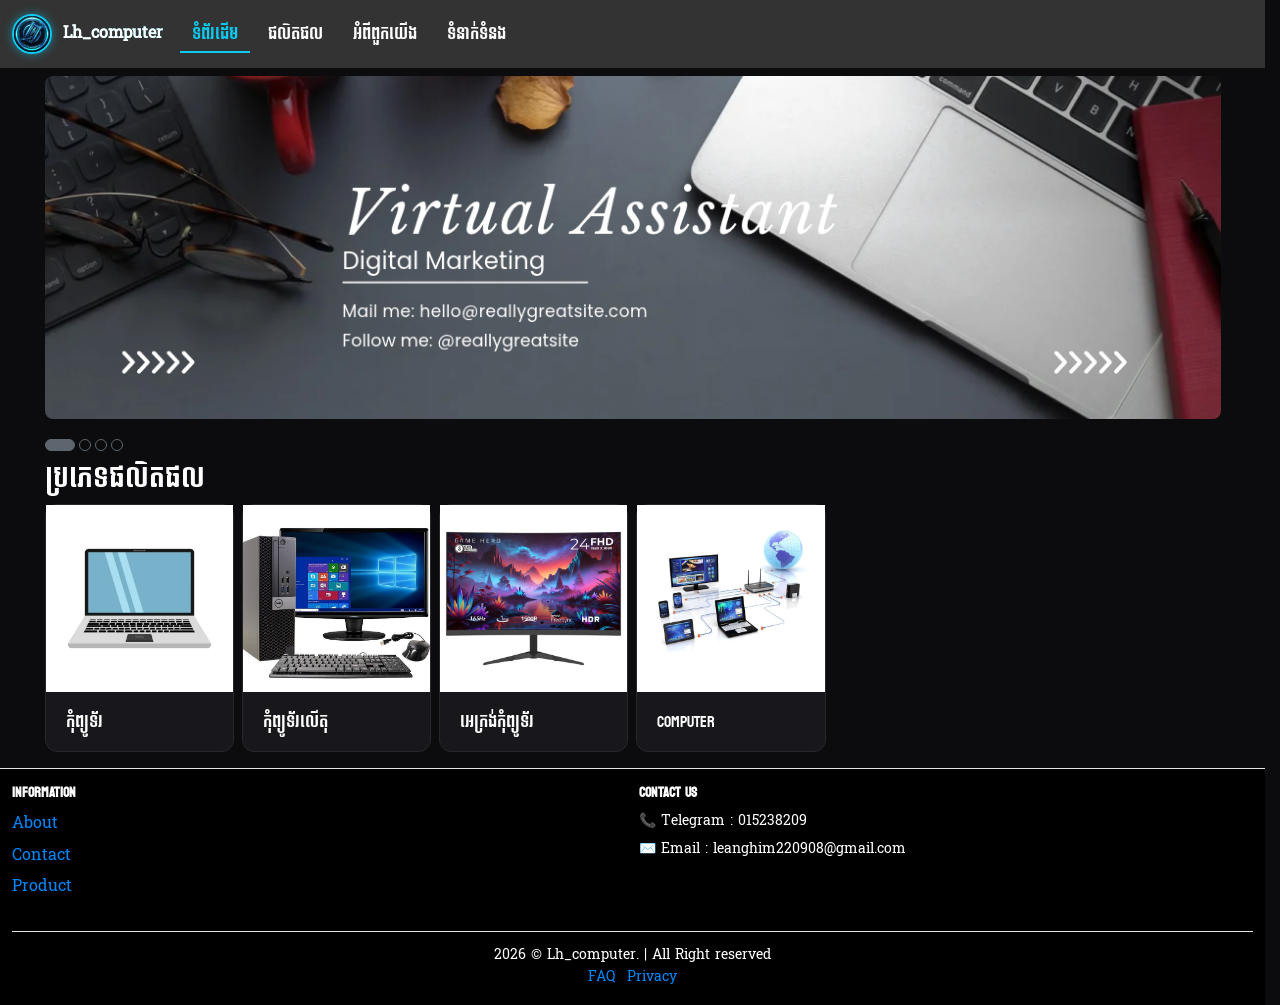
==== index.html @ cc83fb46 "Add files via upload" ====
<!DOCTYPE html>
<html lang="km">

<head>
  <meta charset="UTF-8">
  <meta name="viewport" content="width=device-width, initial-scale=1.0">
  <title>Lh_computer</title>
  <link rel="stylesheet" href="assets/css/bootstrap.css">
  <link rel="stylesheet" href="assets/css/bootstrap-grid.css">
  <link rel="stylesheet" href="assets/css/custom.css">
</head>

<body>
  <header>
    <nav class="navbar sm:navbar-expand" data-bs-theme="dark">
      <div class="container-fluid">
        <a class="navbar-brand d-flex align-items-center" href="index.html">
          <img src="assets/images/logos/Gemini_Generated_Image_u8m9ju8m9ju8m9ju.jpg" style="height: 40px; width: auto;"
            class="me-2">
          <span>Lh_computer</span>
        </a>
        <dialog class="drawer drawer-end" tabindex="-1" id="navbarNav" aria-labelledby="navbarNavLabel">
          <div class="drawer-header">
            <h5 class="drawer-title" id="navbarNavLabel">Menu</h5>
            <button type="button" class="btn-close" data-bs-dismiss="drawer" aria-label="Close"></button>
          </div>
          <div class="drawer-body">
            <ul class="navbar-nav">
              <li class="nav-item">
                <a class="nav-link active" aria-current="page" href="index.html">ទំព័រដើម</a>
              </li>
              <li class="nav-item">
                <a class="nav-link" href="product.html">ផលិតផល</a>
              </li>
              <li class="nav-item">
                <a class="nav-link" href="about.html">អំពីពួកយើង</a>
              </li>
              <li class="nav-item">
                <a class="nav-link" href="contact.html">ទំនាក់ទំនង</a>
              </li>
            </ul>
          </div>
        </dialog>
      </div>
    </nav>
  </header>

  <!-- Carousel Banner -->
  <div class="container my-3">
    <div id="carouselExampleInterval" class="carousel carousel-fade slide" data-bs-ride="carousel">
      <div class="carousel-inner rounded-5">
        <div class="carousel-item active" data-bs-interval="2000">
          <img src="assets/images/banners/b1.png" class="d-block w-100" alt="Banner 1">
        </div>
        <div class="carousel-item" data-bs-interval="4000">
          <img src="assets/images/banners/b2.png" class="d-block w-100" alt="Banner 2">
        </div>
        <div class="carousel-item" data-bs-interval="6000">
          <img src="assets/images/banners/b4.png" class="d-block w-100" alt="Banner 3">
        </div>
        <div class="carousel-item" data-bs-interval="8000">
          <img src="assets/images/banners/b3.png" class="d-block w-100" alt="Banner 4">
        </div>
      </div>
      <div class="d-flex justify-content-between align-items-center mt-3">
        <div class="carousel-indicators position-relative m-0">
          <button type="button" data-bs-target="#carouselExampleInterval" data-bs-slide-to="0" class="active"
            aria-current="true" aria-label="Slide 1"></button>
          <button type="button" data-bs-target="#carouselExampleInterval" data-bs-slide-to="1"
            aria-label="Slide 2"></button>
          <button type="button" data-bs-target="#carouselExampleInterval" data-bs-slide-to="2"
            aria-label="Slide 3"></button>
          <button type="button" data-bs-target="#carouselExampleInterval" data-bs-slide-to="3"
            aria-label="Slide 4"></button>
        </div>
      </div>
    </div>
  </div>

  <!-- Categories Section -->
  <div class="container my-4">
    <h3 class="mb-3">ប្រភេទផលិតផល</h3>
    <div class="row g-3">
      <div class="col-12 sm:col-6 md:col-4 lg:col-3 xl:col-2">
        <div class="card cate_img">
          <img src="assets/images/categories/b1.jpg" class="card-image-top w-100" alt="កុំព្យូទ័រ">
          <div class="card-body">
            <h5 class="card-title">កុំព្យូទ័រ</h5>
          </div>
        </div>
      </div>
      <div class="col-12 sm:col-6 md:col-4 lg:col-3 xl:col-2">
        <div class="card cate_img">
          <img src="assets/images/categories/b3.jpg" class="card-image-top w-100" alt="កុំព្យូទ័រលើតុ">
          <div class="card-body">
            <h5 class="card-title">កុំព្យូទ័រលើតុ</h5>
          </div>
        </div>
      </div>
      <!-- កែសម្រួលបន្ថែម class="card" នៅទីនេះរួចរាល់ -->
      <div class="col-12 sm:col-6 md:col-4 lg:col-3 xl:col-2">
        <div class="card cate_img">
          <img src="assets/images/categories/b4.jpg" class="card-image-top w-100" alt="អេក្រង់កុំព្យូទ័រ">
          <div class="card-body">
            <h5 class="card-title">អេក្រង់កុំព្យូទ័រ</h5>
          </div>
        </div>
      </div>
      <div class="col-12 sm:col-6 md:col-4 lg:col-3 xl:col-2">
        <div class="card cate_img">
          <img src="assets/images/categories/b5.jpg" class="card-image-top w-100" alt="Computer">
          <div class="card-body">
            <h5 class="card-title">Computer</h5>
          </div>
        </div>
      </div>
    </div>
  </div>

  <!-- Footer -->
  <footer class="custom-footer py-5 bg-black border-top border-secondary mt-5">
    <div class="container-fluid px-4 px-md-5">
      <div class="row g-4 pb-5 justify-content-between">
        <div class="col-6 col-md-3 col-lg-2">
          <h6 class="fw-bold mb-3 text-white">INFORMATION</h6>
          <ul class="information list-unstyled">
            <li class="mb-2"><a href="about.html" class="text-decoration-none text-muted">About</a></li>
            <li class="mb-2"><a href="contact.html" class="text-decoration-none text-muted">Contact</a></li>
            <li class="mb-2"><a href="product.html" class="text-decoration-none text-muted">Product</a></li>
          </ul>
        </div>
        <div class="col-6 col-md-4 col-lg-3">
          <h6 class="fw-bold mb-3 text-white">CONTACT US</h6>
          <ul class="list-unstyled small mb-3">
            <li class="mb-2 text-muted d-flex align-items-center gap-2">
              <span>📞 Telegram : 015238209</span>
            </li>
            <li class="mb-3 text-muted d-flex align-items-center gap-2">
              <span>✉️ Email : leanghim220908@gmail.com</span>
            </li>
          </ul>
        </div>
      </div>
      <div
        class="d-flex flex-column flex-md-row justify-content-between align-items-center pt-4 border-top border-secondary text-muted small">
        <p class="mb-0">2026 &copy; Lh_computer. | All Right reserved</p>
        <div class="d-flex gap-4">
          <a href="#" class="text-muted text-decoration-none">FAQ</a>
          <a href="#" class="text-muted text-decoration-none">Privacy</a>
        </div>
      </div>
    </div>
  </footer>

  <!-- Link ទៅកាន់ Bootstrap JS ក្នុង Folder ផ្ទាល់ខ្លួនរបស់អ្នក -->
  <script src="assets/js/bootstrap.bundle.min.js"></script>
  <script src="assets/js/main.js"></script>
</body>

</html>
---- assets/css/custom.css ----
@font-face {
  font-family: "Bayon";
  src: url(../fonts/Bayon/Bayon-Regular.ttf);
}

@font-face {
  font-family: "Battambang";
  src: url("../fonts/Battambang/Battambang-Regular.ttf");
}

@font-face {
  font-family: "RobotoRegular";
  src: url("../fonts/Roboto/static/Roboto-Regular.ttf");
}

@font-face {
  font-family: "RobotoBold";
  src: url("../fonts/Roboto/static/Roboto-Bold.ttf");
}

body {
  font-family: "Battambang", "RobotoRegular", sans-serif;
  color: #ffffff;
  background-color: #0c0c0e; /* Matches your updated dark background */
  line-height: 1.6;
}

/* ចលនា Fade In ពេលទំព័រ Load ចូលមក */
@keyframes fadeIn {
  from {
    opacity: 0;
    transform: translateY(15px);
  }
  to {
    opacity: 1;
    transform: translateY(0);
  }
}

/* ដាក់ចលនា Fade In ឱ្យគ្រប់ Main Content និង Card ទាំងអស់ */
main,
.card,
footer {
  animation: fadeIn 0.8s ease-out forwards;
}

h1,
h2,
h3,
h4,
h5,
h6,
.nav-link {
  font-family: "Bayon", "RobotoBold";
  color: #ffffff;
}

/* ពេលយក Mouse ដាក់លើ គឺប្តូរតែពណ៌ (គ្មានការរីករួម ឬ scale ទេ) */
h1:hover,
h2:hover,
h3:hover,
h4:hover,
h5:hover,
h6:hover,
.nav-link:hover {
  color: #0dcaf0;
  transition: 0.3s ease;
}

.navbar {
  background-color: #333333;
}

.navbar .navbar-brand {
  color: #ffffff !important;
}

.navbar .nav-link {
  color: #ffffff;
}

.navbar .nav-link:hover,
.navbar .nav-link.active {
  color: #0dcaf0;
}

/* រចនាប័ទ្ម Logo និងចលនាភ្លឺរលោង */
.navbar-brand {
  display: inline-block;
  position: relative;
  font-weight: bold;
  background: linear-gradient(90deg, #ffffff 0%, #0dcaf0 50%, #ffffff 100%);
  background-size: 200% auto;
  color: transparent;
  -webkit-background-clip: text;
  background-clip: text;
  animation:
    shineLogo 4s linear infinite,
    logoEntrance 1.2s cubic-bezier(0.16, 1, 0.3, 1) forwards;
  transition: all 0.4s ease;
}

@keyframes shineLogo {
  to {
    background-position: 200% center;
  }
}

@keyframes logoEntrance {
  0% {
    opacity: 0;
    transform: translateY(-20px) scale(0.9);
  }
  100% {
    opacity: 1;
    transform: translateY(0) scale(1);
  }
}

.navbar-brand:hover {
  text-shadow: 0 0 15px rgba(13, 202, 240, 0.8);
}

/* កំណត់រូបភាព Logo ឱ្យមូល និងមានទំហំសមរម្យ */
.navbar-brand img {
  height: 40px !important;
  width: 40px !important;
  object-fit: cover;
  border-radius: 50%;
  border: 2px solid #0dcaf0;
  box-shadow: 0 0 10px rgba(13, 202, 240, 0.5);
  transition:
    transform 0.4s ease,
    box-shadow 0.4s ease;
}

/* ចលនាពេលយក Mouse ដាក់លើ Logo Image */
.navbar-brand:hover img {
  transform: scale(1.08) rotate(5deg);
  box-shadow: 0 0 18px rgba(13, 202, 240, 0.8);
}

/* បន្ថែមចលនាស្អាតៗពេលເອົາ Mouse ដាក់លើ Card ផ្សេងៗ (មិនរីកធំខ្លាំងពេក) */
.card {
  transition:
    transform 0.3s ease,
    box-shadow 0.3s ease;
  background-color: #18181c;
  border: 1px solid #28282c;
  color: #ffffff;
}

.card:hover {
  transform: translateY(-5px);
  box-shadow: 0 8px 20px rgba(13, 202, 240, 0.15);
}

/* ==========================================
  ✨ ស្ទីលប៊ូតុង Back ឱ្យស្មើគែម និងស្អាតទន់ភ្លន់
   ========================================== */
.back-btn-modern {
  display: inline-flex;
  align-items: center;
  gap: 6px;
  padding: 6px 14px;
  font-size: 14px;
  font-family: "Battambang", sans-serif;
  color: #0dcaf0;
  background-color: rgba(13, 202, 240, 0.08);
  border: 1px solid rgba(13, 202, 240, 0.3);
  border-radius: 8px;
  text-decoration: none;
  transition: all 0.3s ease;
}

.back-btn-modern:hover {
  background-color: #0dcaf0;
  color: #18181c !important;
  transform: translateX(
    -3px
  ); /* ពេលយក mouse ដាក់លើ វាខិតទៅឆ្វេងបន្តិចយ៉ាងស្រស់ស្អាត */
  box-shadow: 0 4px 15px rgba(13, 202, 240, 0.4);
  border-color: #0dcaf0;
}

.cate_img img {
  animation: float 4s ease-in-out infinite;
}

/* ==========================================
   ✨ ២. ចលនាភ្លឺរលោងដកដង្ហើម (Pulse Glow Animation - សម្រាប់ប៊ូតុងទិញឱ្យមានភាពទាក់ទាញ)
   ========================================== */
@keyframes pulseGlow {
  0% {
    box-shadow: 0 0 0 0 rgba(13, 202, 240, 0.4);
  }
  70% {
    box-shadow: 0 0 0 10px rgba(13, 202, 240, 0);
  }
  100% {
    box-shadow: 0 0 0 0 rgba(13, 202, 240, 0);
  }
}

.btn-danger {
  animation: pulseGlow 2.5s infinite;
}

/* ==========================================
   ✨ 6. Navbar & Menu Link Animations (ចលនាសម្រាប់ Navbar និង ម៉ឺនុយ)
   ========================================== */

/* បន្ថែមគូទពន្លឺខាងក្រោម Nav-link ពេលយក Mouse ដាក់លើ */
.navbar-nav .nav-link {
  position: relative;
  transition: color 0.3s ease;
}

.navbar-nav .nav-link::after {
  content: "";
  position: absolute;
  width: 0;
  height: 2px;
  bottom: 0;
  left: 0;
  background-color: #0dcaf0;
  transition: width 0.3s ease-in-out;
}

.navbar-nav .nav-link:hover::after,
.navbar-nav .nav-link.active::after {
  width: 100%;
}

/* ចលនាពង្រីក Logo បន្តិចពេលយក Mouse ထိ */
.navbar-brand {
  transition: transform 0.3s ease;
}

.navbar-brand:hover {
  transform: scale(1.03);
}

/* ដាក់ពន្លឺ Shadow ឱ្យ Navbar ពេល Scroll ចុះក្រោម (បន្ថែមប្រសិនបើចង់ឱ្យវាស្អាតពេលติด sticky) */
.navbar {
  transition:
    background-color 0.4s ease,
    box-shadow 0.4s ease;
}

.navbar:hover {
  box-shadow: 0 4px 20px rgba(13, 202, 240, 0.15);
}

/* ==========================================
   ✨ ឡូហ្គោរាងមូល និងចលនាពន្លឺ Neon Glow សម្រាប់ Lh_computer[cite: 1]
   ========================================== */

@keyframes neonGlowPulse {
  0% {
    box-shadow:
      0 0 5px rgba(13, 202, 240, 0.4),
      0 0 10px rgba(13, 202, 240, 0.2);
    border-color: #0dcaf0;
  }
  50% {
    box-shadow:
      0 0 20px rgba(13, 202, 240, 0.8),
      0 0 35px rgba(13, 202, 240, 0.5);
    border-color: #ffffff;
  }
  100% {
    box-shadow:
      0 0 5px rgba(13, 202, 240, 0.4),
      0 0 10px rgba(13, 202, 240, 0.2);
    border-color: #0dcaf0;
  }
}

@keyframes subtleRotate {
  0% {
    transform: rotate(0deg);
  }
  50% {
    transform: rotate(3deg);
  }
  100% {
    transform: rotate(0deg);
  }
}

/* អនុវត្តចលនាទៅលើរូបភាពឡូហ្គោរាងមូល */
.navbar-brand img {
  height: 40px !important;
  width: 40px !important;
  object-fit: cover;
  border-radius: 50%;
  border: 2px solid #0dcaf0;
  animation: neonGlowPulse 3s infinite ease-in-out;
  transition: transform 0.4s ease;
}

/* ពេលយក Mouse ដាក់លើឡូហ្គោ */
.navbar-brand:hover img {
  transform: scale(1.1) rotate(10deg);
  box-shadow: 0 0 25px rgba(13, 202, 240, 1);
}
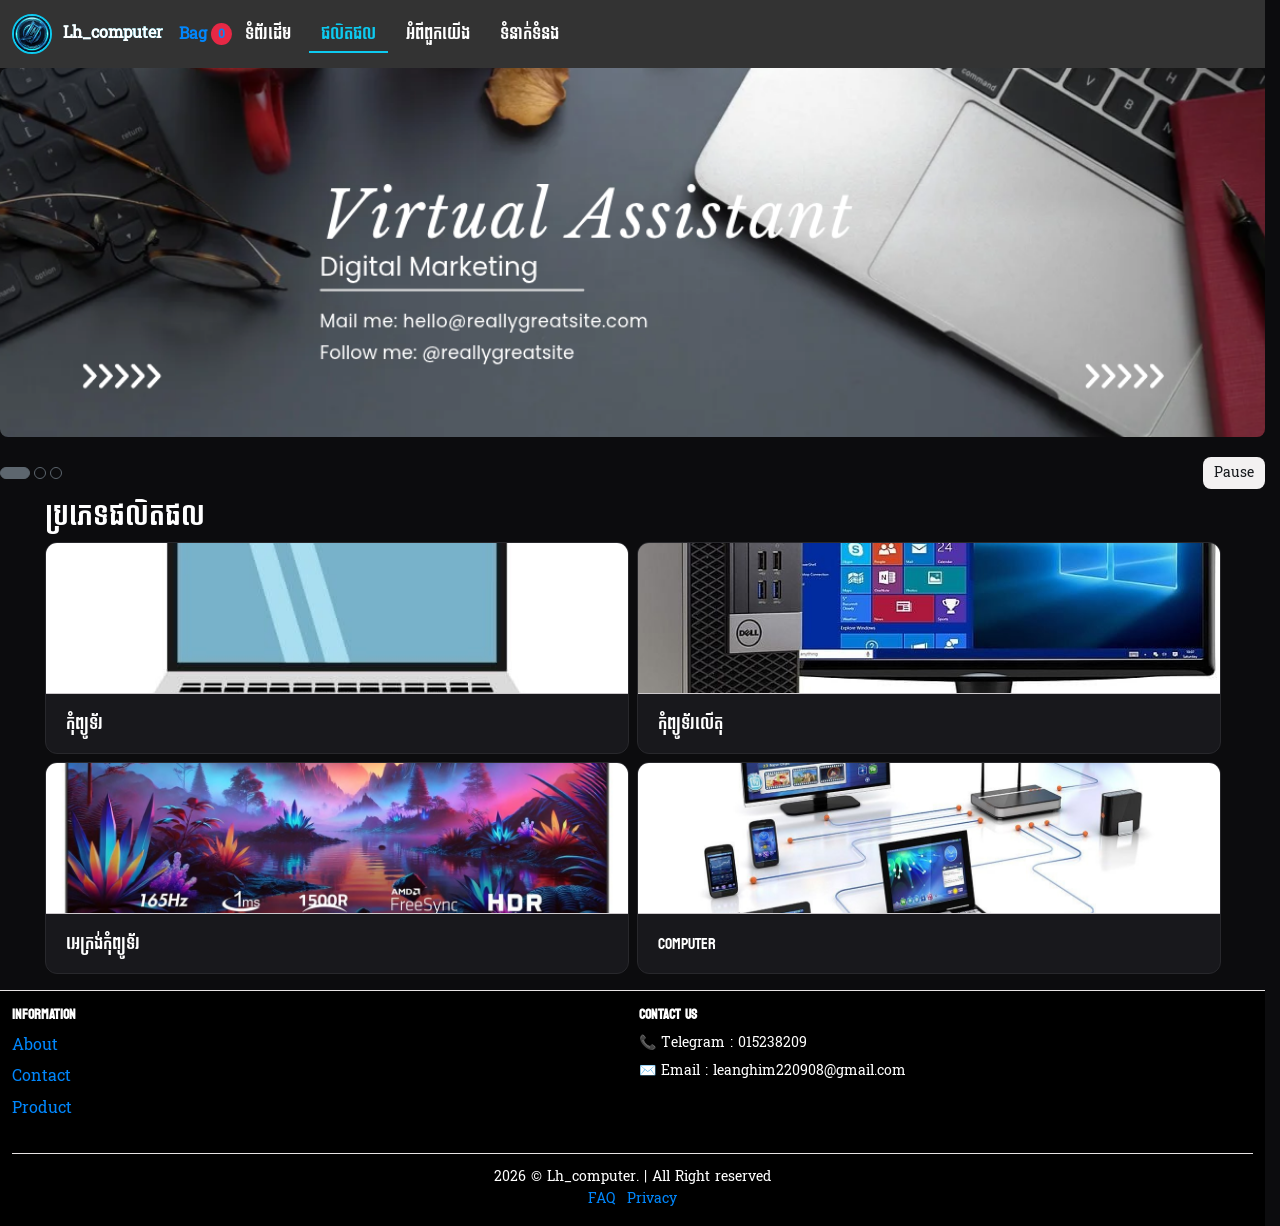
==== commit c7b4d36c: "Add files via upload" ====
--- a/index.html
+++ b/index.html
@@ -12,25 +12,42 @@
 
 <body>
   <header>
-    <nav class="navbar sm:navbar-expand" data-bs-theme="dark">
+    <nav class="navbar lg:navbar-expand bg-1 fg-2">
       <div class="container-fluid">
+        <!-- Logo និងឈ្មោះហាង -->
         <a class="navbar-brand d-flex align-items-center" href="index.html">
           <img src="assets/images/logos/Gemini_Generated_Image_u8m9ju8m9ju8m9ju.jpg" style="height: 40px; width: auto;"
-            class="me-2">
+            class="me-2 rounded-circle" alt="Lh_computer Logo">
           <span>Lh_computer</span>
         </a>
-        <dialog class="drawer drawer-end" tabindex="-1" id="navbarNav" aria-labelledby="navbarNavLabel">
+
+        <!-- ក្រុមខាងស្តាំ៖ Bag នៅជាប់ប៊ូតុងត្រេបី -->
+        <div class="d-flex align-items-center gap-2 ms-auto">
+          <a href="bag.html" class="text-decoration-none text-danger fw-bold d-flex align-items-center gap-1">
+            <span>Bag</span>
+            <span id="bagCount" class="badge bg-danger rounded-circle px-2">0</span>
+          </a>
+
+          <!-- ប៊ូតុង Drawer Toggler សម្រាប់ទូរសព្ទ -->
+          <button class="btn-icon navbar-toggler" type="button" data-bs-toggle="drawer" data-bs-target="#navbarNavMenu"
+            aria-controls="navbarNavMenu" aria-expanded="false" aria-label="Toggle navigation">
+            <span class="navbar-toggler-icon" aria-hidden="true"></span>
+          </button>
+        </div>
+
+        <!-- Drawer Menu -->
+        <dialog class="drawer drawer-end" tabindex="-1" id="navbarNavMenu" aria-labelledby="navbarNavMenuLabel">
           <div class="drawer-header">
-            <h5 class="drawer-title" id="navbarNavLabel">Menu</h5>
+            <h5 class="drawer-title" id="navbarNavMenuLabel">Menu</h5>
             <button type="button" class="btn-close" data-bs-dismiss="drawer" aria-label="Close"></button>
           </div>
           <div class="drawer-body">
             <ul class="navbar-nav">
               <li class="nav-item">
-                <a class="nav-link active" aria-current="page" href="index.html">ទំព័រដើម</a>
+                <a class="nav-link" href="index.html">ទំព័រដើម</a>
               </li>
               <li class="nav-item">
-                <a class="nav-link" href="product.html">ផលិតផល</a>
+                <a class="nav-link active" aria-current="page" href="product.html">ផលិតផល</a>
               </li>
               <li class="nav-item">
                 <a class="nav-link" href="about.html">អំពីពួកយើង</a>
@@ -46,71 +63,75 @@
   </header>
 
   <!-- Carousel Banner -->
-  <div class="container my-3">
-    <div id="carouselExampleInterval" class="carousel carousel-fade slide" data-bs-ride="carousel">
-      <div class="carousel-inner rounded-5">
-        <div class="carousel-item active" data-bs-interval="2000">
-          <img src="assets/images/banners/b1.png" class="d-block w-100" alt="Banner 1">
-        </div>
-        <div class="carousel-item" data-bs-interval="4000">
-          <img src="assets/images/banners/b2.png" class="d-block w-100" alt="Banner 2">
-        </div>
-        <div class="carousel-item" data-bs-interval="6000">
-          <img src="assets/images/banners/b4.png" class="d-block w-100" alt="Banner 3">
-        </div>
-        <div class="carousel-item" data-bs-interval="8000">
-          <img src="assets/images/banners/b3.png" class="d-block w-100" alt="Banner 4">
-        </div>
+  <div id="carouselExampleInterval" class="carousel slide" data-bs-ride="carousel">
+    <div class="carousel-inner rounded-5">
+      <div class="carousel-item active" data-bs-interval="2000">
+        <img src="assets/images/banners/b1.png" class="d-block w-100" alt="Banner 1">
       </div>
-      <div class="d-flex justify-content-between align-items-center mt-3">
-        <div class="carousel-indicators position-relative m-0">
-          <button type="button" data-bs-target="#carouselExampleInterval" data-bs-slide-to="0" class="active"
-            aria-current="true" aria-label="Slide 1"></button>
-          <button type="button" data-bs-target="#carouselExampleInterval" data-bs-slide-to="1"
-            aria-label="Slide 2"></button>
-          <button type="button" data-bs-target="#carouselExampleInterval" data-bs-slide-to="2"
-            aria-label="Slide 3"></button>
-          <button type="button" data-bs-target="#carouselExampleInterval" data-bs-slide-to="3"
-            aria-label="Slide 4"></button>
-        </div>
+      <div class="carousel-item" data-bs-interval="4000">
+        <img src="assets/images/banners/b2.png" class="d-block w-100" alt="Banner 2">
       </div>
+      <div class="carousel-item" data-bs-interval="6000">
+        <img src="assets/images/banners/b3.png" class="d-block w-100" alt="Banner 3">
+      </div>
+    </div>
+
+    <div class="d-flex justify-content-between align-items-center mt-3">
+      <div class="carousel-indicators position-relative m-0">
+        <button type="button" data-bs-target="#carouselExampleInterval" data-bs-slide-to="0" class="active"
+          aria-current="true" aria-label="Slide 1"></button>
+        <button type="button" data-bs-target="#carouselExampleInterval" data-bs-slide-to="1"
+          aria-label="Slide 2"></button>
+        <button type="button" data-bs-target="#carouselExampleInterval" data-bs-slide-to="2"
+          aria-label="Slide 3"></button>
+      </div>
+
+      <button id="carouselToggleBtn" class="btn btn-outline-light btn-sm" type="button" aria-label="Pause">
+        Pause
+      </button>
     </div>
   </div>
 
   <!-- Categories Section -->
   <div class="container my-4">
-    <h3 class="mb-3">ប្រភេទផលិតផល</h3>
+    <h3 class="mb-3 text-white">ប្រភេទផលិតផល</h3>
     <div class="row g-3">
-      <div class="col-12 sm:col-6 md:col-4 lg:col-3 xl:col-2">
-        <div class="card cate_img">
-          <img src="assets/images/categories/b1.jpg" class="card-image-top w-100" alt="កុំព្យូទ័រ">
+      <div class="col-6 col-md-4 col-lg-3 col-xl-2">
+        <div class="card cate_img h-100 bg-dark text-white border-secondary">
+          <img src="assets/images/categories/b1.jpg" class="card-img-top w-100" alt="កុំព្យូទ័រ"
+            style="height: 150px; object-fit: cover;">
           <div class="card-body">
-            <h5 class="card-title">កុំព្យូទ័រ</h5>
+            <h5 class="card-title fs-6">កុំព្យូទ័រ</h5>
           </div>
         </div>
       </div>
-      <div class="col-12 sm:col-6 md:col-4 lg:col-3 xl:col-2">
-        <div class="card cate_img">
-          <img src="assets/images/categories/b3.jpg" class="card-image-top w-100" alt="កុំព្យូទ័រលើតុ">
+
+      <div class="col-6 col-md-4 col-lg-3 col-xl-2">
+        <div class="card cate_img h-100 bg-dark text-white border-secondary">
+          <img src="assets/images/categories/b3.jpg" class="card-img-top w-100" alt="កុំព្យូទ័រលើតុ"
+            style="height: 150px; object-fit: cover;">
           <div class="card-body">
-            <h5 class="card-title">កុំព្យូទ័រលើតុ</h5>
+            <h5 class="card-title fs-6">កុំព្យូទ័រលើតុ</h5>
           </div>
         </div>
       </div>
-      <!-- កែសម្រួលបន្ថែម class="card" នៅទីនេះរួចរាល់ -->
-      <div class="col-12 sm:col-6 md:col-4 lg:col-3 xl:col-2">
-        <div class="card cate_img">
-          <img src="assets/images/categories/b4.jpg" class="card-image-top w-100" alt="អេក្រង់កុំព្យូទ័រ">
+
+      <div class="col-6 col-md-4 col-lg-3 col-xl-2">
+        <div class="card cate_img h-100 bg-dark text-white border-secondary">
+          <img src="assets/images/categories/b4.jpg" class="card-img-top w-100" alt="អេក្រង់កុំព្យូទ័រ"
+            style="height: 150px; object-fit: cover;">
           <div class="card-body">
-            <h5 class="card-title">អេក្រង់កុំព្យូទ័រ</h5>
+            <h5 class="card-title fs-6">អេក្រង់កុំព្យូទ័រ</h5>
           </div>
         </div>
       </div>
-      <div class="col-12 sm:col-6 md:col-4 lg:col-3 xl:col-2">
-        <div class="card cate_img">
-          <img src="assets/images/categories/b5.jpg" class="card-image-top w-100" alt="Computer">
+
+      <div class="col-6 col-md-4 col-lg-3 col-xl-2">
+        <div class="card cate_img h-100 bg-dark text-white border-secondary">
+          <img src="assets/images/categories/b5.jpg" class="card-img-top w-100" alt="Computer"
+            style="height: 150px; object-fit: cover;">
           <div class="card-body">
-            <h5 class="card-title">Computer</h5>
+            <h5 class="card-title fs-6">Computer</h5>
           </div>
         </div>
       </div>
@@ -153,7 +174,7 @@
   </footer>
 
   <!-- Link ទៅកាន់ Bootstrap JS ក្នុង Folder ផ្ទាល់ខ្លួនរបស់អ្នក -->
-  <script src="assets/js/bootstrap.bundle.min.js"></script>
+  <script src="https://cdn.jsdelivr.net/npm/bootstrap@5.3.3/dist/js/bootstrap.bundle.min.js"></script>
   <script src="assets/js/main.js"></script>
 </body>
 
--- a/assets/css/custom.css
+++ b/assets/css/custom.css
@@ -1,6 +1,9 @@
+/* ==========================================
+   1. Custom Fonts
+   ========================================== */
 @font-face {
   font-family: "Bayon";
-  src: url(../fonts/Bayon/Bayon-Regular.ttf);
+  src: url("../fonts/Bayon/Bayon-Regular.ttf");
 }
 
 @font-face {
@@ -18,30 +21,16 @@
   src: url("../fonts/Roboto/static/Roboto-Bold.ttf");
 }
 
+/* ==========================================
+   2. Base & Typography
+   ========================================== */
+html,
 body {
+  overflow-x: hidden;
+  background-color: #0c0c0e;
+  color: #ffffff;
   font-family: "Battambang", "RobotoRegular", sans-serif;
-  color: #ffffff;
-  background-color: #0c0c0e; /* Matches your updated dark background */
   line-height: 1.6;
-}
-
-/* ចលនា Fade In ពេលទំព័រ Load ចូលមក */
-@keyframes fadeIn {
-  from {
-    opacity: 0;
-    transform: translateY(15px);
-  }
-  to {
-    opacity: 1;
-    transform: translateY(0);
-  }
-}
-
-/* ដាក់ចលនា Fade In ឱ្យគ្រប់ Main Content និង Card ទាំងអស់ */
-main,
-.card,
-footer {
-  animation: fadeIn 0.8s ease-out forwards;
 }
 
 h1,
@@ -51,11 +40,10 @@
 h5,
 h6,
 .nav-link {
-  font-family: "Bayon", "RobotoBold";
-  color: #ffffff;
-}
-
-/* ពេលយក Mouse ដាក់លើ គឺប្តូរតែពណ៌ (គ្មានការរីករួម ឬ scale ទេ) */
+  font-family: "Bayon", "RobotoBold", sans-serif;
+  color: #ffffff;
+}
+
 h1:hover,
 h2:hover,
 h3:hover,
@@ -64,11 +52,41 @@
 h6:hover,
 .nav-link:hover {
   color: #0dcaf0;
-  transition: 0.3s ease;
-}
-
+  transition: color 0.3s ease;
+}
+
+/* ==========================================
+   3. Page Entrance Animation
+   ========================================== */
+@keyframes fadeIn {
+  from {
+    opacity: 0;
+    transform: translateY(15px);
+  }
+  to {
+    opacity: 1;
+    transform: translateY(0);
+  }
+}
+
+main,
+.card,
+footer {
+  animation: fadeIn 0.8s ease-out forwards;
+}
+
+/* ==========================================
+   4. Navbar, Logo & Menu Animations
+   ========================================== */
 .navbar {
   background-color: #333333;
+  transition:
+    background-color 0.4s ease,
+    box-shadow 0.4s ease;
+}
+
+.navbar:hover {
+  box-shadow: 0 4px 20px rgba(13, 202, 240, 0.15);
 }
 
 .navbar .navbar-brand {
@@ -77,6 +95,8 @@
 
 .navbar .nav-link {
   color: #ffffff;
+  position: relative;
+  transition: color 0.3s ease;
 }
 
 .navbar .nav-link:hover,
@@ -84,7 +104,40 @@
   color: #0dcaf0;
 }
 
-/* រចនាប័ទ្ម Logo និងចលនាភ្លឺរលោង */
+.navbar-nav .nav-link::after {
+  content: "";
+  position: absolute;
+  width: 0;
+  height: 2px;
+  bottom: 0;
+  left: 0;
+  background-color: #0dcaf0;
+  transition: width 0.3s ease-in-out;
+}
+
+.navbar-nav .nav-link:hover::after,
+.navbar-nav .nav-link.active::after {
+  width: 100%;
+}
+
+/* Logo Text Shine & Entrance */
+@keyframes shineLogo {
+  to {
+    background-position: 200% center;
+  }
+}
+
+@keyframes logoEntrance {
+  0% {
+    opacity: 0;
+    transform: translateY(-20px) scale(0.9);
+  }
+  100% {
+    opacity: 1;
+    transform: translateY(0) scale(1);
+  }
+}
+
 .navbar-brand {
   display: inline-block;
   position: relative;
@@ -97,66 +150,106 @@
   animation:
     shineLogo 4s linear infinite,
     logoEntrance 1.2s cubic-bezier(0.16, 1, 0.3, 1) forwards;
-  transition: all 0.4s ease;
-}
-
-@keyframes shineLogo {
-  to {
-    background-position: 200% center;
-  }
-}
-
-@keyframes logoEntrance {
+  transition: transform 0.3s ease;
+}
+
+.navbar-brand:hover {
+  transform: scale(1.03);
+  text-shadow: 0 0 15px rgba(13, 202, 240, 0.8);
+}
+
+/* Round Logo Image with Neon Glow */
+@keyframes neonGlowPulse {
   0% {
-    opacity: 0;
-    transform: translateY(-20px) scale(0.9);
+    box-shadow:
+      0 0 5px rgba(13, 202, 240, 0.4),
+      0 0 10px rgba(13, 202, 240, 0.2);
+    border-color: #0dcaf0;
+  }
+  50% {
+    box-shadow:
+      0 0 20px rgba(13, 202, 240, 0.8),
+      0 0 35px rgba(13, 202, 240, 0.5);
+    border-color: #ffffff;
   }
   100% {
-    opacity: 1;
-    transform: translateY(0) scale(1);
-  }
-}
-
-.navbar-brand:hover {
-  text-shadow: 0 0 15px rgba(13, 202, 240, 0.8);
-}
-
-/* កំណត់រូបភាព Logo ឱ្យមូល និងមានទំហំសមរម្យ */
+    box-shadow:
+      0 0 5px rgba(13, 202, 240, 0.4),
+      0 0 10px rgba(13, 202, 240, 0.2);
+    border-color: #0dcaf0;
+  }
+}
+
 .navbar-brand img {
   height: 40px !important;
   width: 40px !important;
   object-fit: cover;
   border-radius: 50%;
   border: 2px solid #0dcaf0;
-  box-shadow: 0 0 10px rgba(13, 202, 240, 0.5);
-  transition:
-    transform 0.4s ease,
-    box-shadow 0.4s ease;
-}
-
-/* ចលនាពេលយក Mouse ដាក់លើ Logo Image */
+  animation: neonGlowPulse 3s infinite ease-in-out;
+  transition: transform 0.4s ease;
+}
+
 .navbar-brand:hover img {
-  transform: scale(1.08) rotate(5deg);
-  box-shadow: 0 0 18px rgba(13, 202, 240, 0.8);
-}
-
-/* បន្ថែមចលនាស្អាតៗពេលເອົາ Mouse ដាក់លើ Card ផ្សេងៗ (មិនរីកធំខ្លាំងពេក) */
-.card {
+  transform: scale(1.1) rotate(10deg);
+  box-shadow: 0 0 25px rgba(13, 202, 240, 1);
+}
+
+/* ==========================================
+   5. Mobile Drawer Dialog
+   ========================================== */
+dialog.drawer.drawer-end[open] {
+  position: fixed;
+  top: 0;
+  right: 0;
+  left: auto;
+  margin: 0;
+  height: 100vh;
+  max-height: 100vh;
+  width: 260px;
+  max-width: 85vw;
+  background-color: #212529;
+  color: #ffffff;
+  border: none;
+  padding: 1rem;
+  z-index: 1055;
+}
+
+dialog.drawer::backdrop {
+  background: rgba(0, 0, 0, 0.55);
+}
+
+/* ==========================================
+   6. Product & Category Cards
+   ========================================== */
+.card.cate_img {
+  background-color: #18181c;
+  border: 1px solid #28282c;
+  color: #ffffff;
   transition:
     transform 0.3s ease,
     box-shadow 0.3s ease;
-  background-color: #18181c;
-  border: 1px solid #28282c;
-  color: #ffffff;
-}
-
-.card:hover {
+}
+
+.card.cate_img:hover {
   transform: translateY(-5px);
-  box-shadow: 0 8px 20px rgba(13, 202, 240, 0.15);
-}
-
-/* ==========================================
-  ✨ ស្ទីលប៊ូតុង Back ឱ្យស្មើគែម និងស្អាតទន់ភ្លន់
+  box-shadow: 0 10px 20px rgba(13, 202, 240, 0.15);
+}
+
+.card.cate_img img {
+  width: 100%;
+  height: 140px;
+  object-fit: cover;
+}
+
+@media (max-width: 576px) {
+  .card.cate_img .card-title {
+    font-size: 14px !important;
+  }
+}
+
+/* ==========================================
+   7. Back Button (About, Contact, Bag)
    ========================================== */
 .back-btn-modern {
   display: inline-flex;
@@ -176,29 +269,56 @@
 .back-btn-modern:hover {
   background-color: #0dcaf0;
   color: #18181c !important;
-  transform: translateX(
-    -3px
-  ); /* ពេលយក mouse ដាក់លើ វាខិតទៅឆ្វេងបន្តិចយ៉ាងស្រស់ស្អាត */
+  transform: translateX(-3px);
   box-shadow: 0 4px 15px rgba(13, 202, 240, 0.4);
   border-color: #0dcaf0;
 }
 
-.cate_img img {
-  animation: float 4s ease-in-out infinite;
-}
-
-/* ==========================================
-   ✨ ២. ចលនាភ្លឺរលោងដកដង្ហើម (Pulse Glow Animation - សម្រាប់ប៊ូតុងទិញឱ្យមានភាពទាក់ទាញ)
+/* ==========================================
+   8. Contact Form & Bag Page
+   ========================================== */
+.contact-card,
+.bag-item,
+.summary-box {
+  background-color: #18181c;
+  border: 1px solid #28282c;
+  border-radius: 10px;
+}
+
+.contact-card .form-control {
+  background-color: #121215;
+  color: #ffffff;
+  border: 1px solid #2e2e36;
+  border-radius: 8px;
+  padding: 10px 14px;
+  transition:
+    border-color 0.25s ease,
+    box-shadow 0.25s ease;
+}
+
+.contact-card .form-control::placeholder {
+  color: #8c8c9a;
+}
+
+.contact-card .form-control:focus {
+  background-color: #121215;
+  color: #ffffff;
+  border-color: #0dcaf0;
+  box-shadow: 0 0 0 0.2rem rgba(13, 202, 240, 0.2);
+}
+
+/* ==========================================
+   9. Action Button Glow
    ========================================== */
 @keyframes pulseGlow {
   0% {
-    box-shadow: 0 0 0 0 rgba(13, 202, 240, 0.4);
+    box-shadow: 0 0 0 0 rgba(220, 53, 69, 0.4);
   }
   70% {
-    box-shadow: 0 0 0 10px rgba(13, 202, 240, 0);
+    box-shadow: 0 0 0 10px rgba(220, 53, 69, 0);
   }
   100% {
-    box-shadow: 0 0 0 0 rgba(13, 202, 240, 0);
+    box-shadow: 0 0 0 0 rgba(220, 53, 69, 0);
   }
 }
 
@@ -207,103 +327,14 @@
 }
 
 /* ==========================================
-   ✨ 6. Navbar & Menu Link Animations (ចលនាសម្រាប់ Navbar និង ម៉ឺនុយ)
-   ========================================== */
-
-/* បន្ថែមគូទពន្លឺខាងក្រោម Nav-link ពេលយក Mouse ដាក់លើ */
-.navbar-nav .nav-link {
-  position: relative;
-  transition: color 0.3s ease;
-}
-
-.navbar-nav .nav-link::after {
-  content: "";
-  position: absolute;
-  width: 0;
-  height: 2px;
-  bottom: 0;
-  left: 0;
-  background-color: #0dcaf0;
-  transition: width 0.3s ease-in-out;
-}
-
-.navbar-nav .nav-link:hover::after,
-.navbar-nav .nav-link.active::after {
-  width: 100%;
-}
-
-/* ចលនាពង្រីក Logo បន្តិចពេលយក Mouse ထိ */
-.navbar-brand {
-  transition: transform 0.3s ease;
-}
-
-.navbar-brand:hover {
-  transform: scale(1.03);
-}
-
-/* ដាក់ពន្លឺ Shadow ឱ្យ Navbar ពេល Scroll ចុះក្រោម (បន្ថែមប្រសិនបើចង់ឱ្យវាស្អាតពេលติด sticky) */
-.navbar {
-  transition:
-    background-color 0.4s ease,
-    box-shadow 0.4s ease;
-}
-
-.navbar:hover {
-  box-shadow: 0 4px 20px rgba(13, 202, 240, 0.15);
-}
-
-/* ==========================================
-   ✨ ឡូហ្គោរាងមូល និងចលនាពន្លឺ Neon Glow សម្រាប់ Lh_computer[cite: 1]
-   ========================================== */
-
-@keyframes neonGlowPulse {
-  0% {
-    box-shadow:
-      0 0 5px rgba(13, 202, 240, 0.4),
-      0 0 10px rgba(13, 202, 240, 0.2);
-    border-color: #0dcaf0;
-  }
-  50% {
-    box-shadow:
-      0 0 20px rgba(13, 202, 240, 0.8),
-      0 0 35px rgba(13, 202, 240, 0.5);
-    border-color: #ffffff;
-  }
-  100% {
-    box-shadow:
-      0 0 5px rgba(13, 202, 240, 0.4),
-      0 0 10px rgba(13, 202, 240, 0.2);
-    border-color: #0dcaf0;
-  }
-}
-
-@keyframes subtleRotate {
-  0% {
-    transform: rotate(0deg);
-  }
-  50% {
-    transform: rotate(3deg);
-  }
-  100% {
-    transform: rotate(0deg);
-  }
-}
-
-/* អនុវត្តចលនាទៅលើរូបភាពឡូហ្គោរាងមូល */
-.navbar-brand img {
-  height: 40px !important;
-  width: 40px !important;
-  object-fit: cover;
-  border-radius: 50%;
-  border: 2px solid #0dcaf0;
-  animation: neonGlowPulse 3s infinite ease-in-out;
-  transition: transform 0.4s ease;
-}
-
-/* ពេលយក Mouse ដាក់លើឡូហ្គោ */
-.navbar-brand:hover img {
-  transform: scale(1.1) rotate(10deg);
-  box-shadow: 0 0 25px rgba(13, 202, 240, 1);
-}
-
-
+   Carousel Slide Visibility Fix
+   ========================================== */
+#carouselExampleInterval .carousel-item {
+  display: none;
+}
+
+#carouselExampleInterval .carousel-item.active,
+#carouselExampleInterval .carousel-item-next,
+#carouselExampleInterval .carousel-item-prev {
+  display: block;
+}
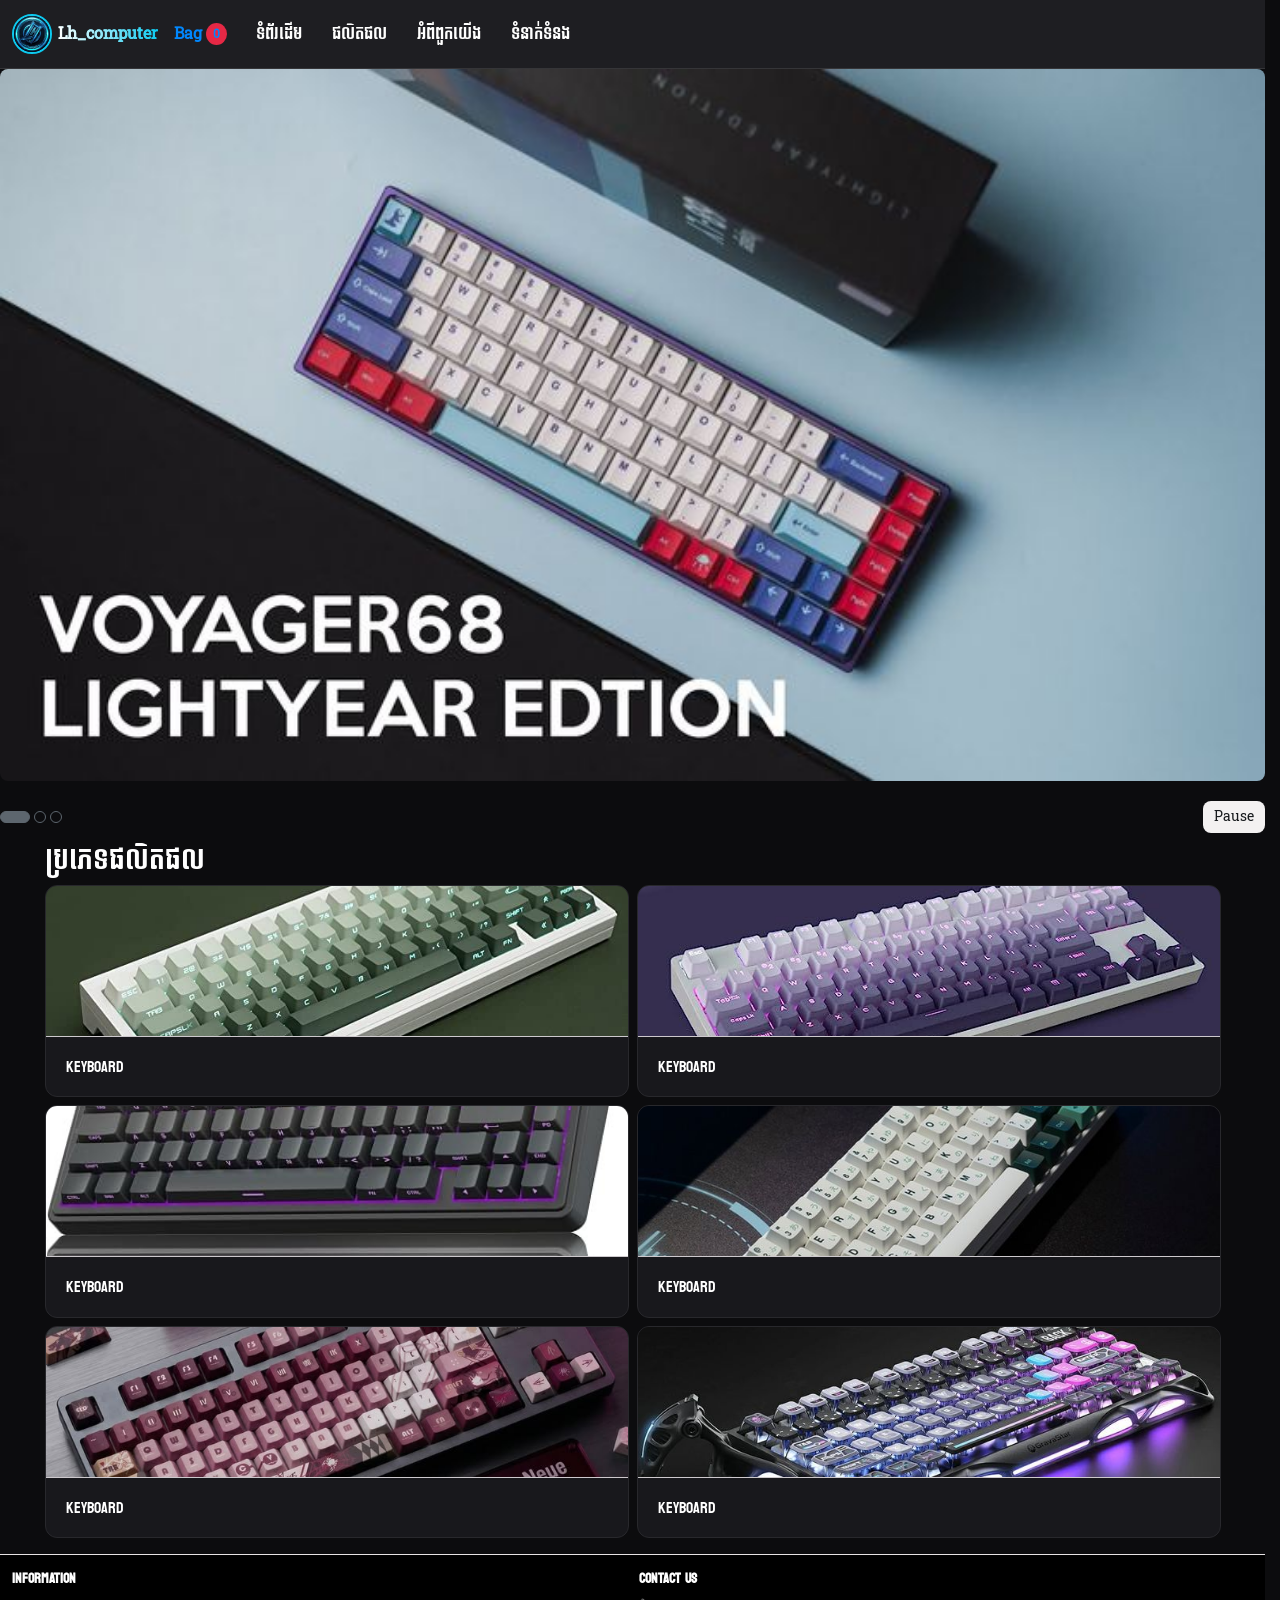
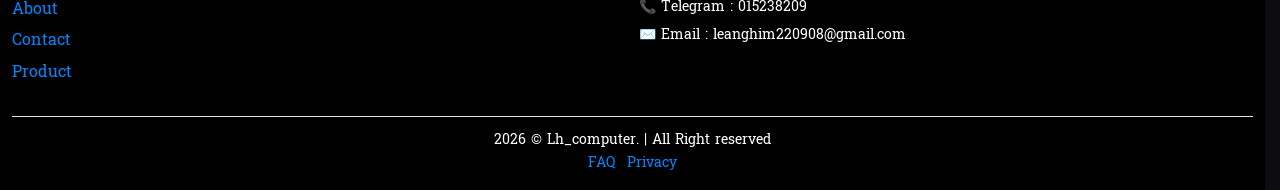
==== commit 64a52613: "Add files via upload" ====
--- a/index.html
+++ b/index.html
@@ -47,7 +47,7 @@
                 <a class="nav-link" href="index.html">ទំព័រដើម</a>
               </li>
               <li class="nav-item">
-                <a class="nav-link active" aria-current="page" href="product.html">ផលិតផល</a>
+                <a class="nav-link" href="product.html">ផលិតផល</a>
               </li>
               <li class="nav-item">
                 <a class="nav-link" href="about.html">អំពីពួកយើង</a>
@@ -66,13 +66,13 @@
   <div id="carouselExampleInterval" class="carousel slide" data-bs-ride="carousel">
     <div class="carousel-inner rounded-5">
       <div class="carousel-item active" data-bs-interval="2000">
-        <img src="assets/images/banners/b1.png" class="d-block w-100" alt="Banner 1">
+        <img src="assets/images/banners/b1.jpg" class="d-block w-100" alt="Banner 1">
       </div>
       <div class="carousel-item" data-bs-interval="4000">
-        <img src="assets/images/banners/b2.png" class="d-block w-100" alt="Banner 2">
+        <img src="assets/images/banners/b2.jpg" class="d-block w-100" alt="Banner 2">
       </div>
       <div class="carousel-item" data-bs-interval="6000">
-        <img src="assets/images/banners/b3.png" class="d-block w-100" alt="Banner 3">
+        <img src="assets/images/banners/b3.jpg" class="d-block w-100" alt="Banner 3">
       </div>
     </div>
 
@@ -98,40 +98,60 @@
     <div class="row g-3">
       <div class="col-6 col-md-4 col-lg-3 col-xl-2">
         <div class="card cate_img h-100 bg-dark text-white border-secondary">
-          <img src="assets/images/categories/b1.jpg" class="card-img-top w-100" alt="កុំព្យូទ័រ"
-            style="height: 150px; object-fit: cover;">
-          <div class="card-body">
-            <h5 class="card-title fs-6">កុំព្យូទ័រ</h5>
-          </div>
-        </div>
-      </div>
-
-      <div class="col-6 col-md-4 col-lg-3 col-xl-2">
-        <div class="card cate_img h-100 bg-dark text-white border-secondary">
-          <img src="assets/images/categories/b3.jpg" class="card-img-top w-100" alt="កុំព្យូទ័រលើតុ"
-            style="height: 150px; object-fit: cover;">
-          <div class="card-body">
-            <h5 class="card-title fs-6">កុំព្យូទ័រលើតុ</h5>
-          </div>
-        </div>
-      </div>
-
-      <div class="col-6 col-md-4 col-lg-3 col-xl-2">
-        <div class="card cate_img h-100 bg-dark text-white border-secondary">
-          <img src="assets/images/categories/b4.jpg" class="card-img-top w-100" alt="អេក្រង់កុំព្យូទ័រ"
-            style="height: 150px; object-fit: cover;">
-          <div class="card-body">
-            <h5 class="card-title fs-6">អេក្រង់កុំព្យូទ័រ</h5>
-          </div>
-        </div>
-      </div>
-
-      <div class="col-6 col-md-4 col-lg-3 col-xl-2">
-        <div class="card cate_img h-100 bg-dark text-white border-secondary">
-          <img src="assets/images/categories/b5.jpg" class="card-img-top w-100" alt="Computer"
-            style="height: 150px; object-fit: cover;">
-          <div class="card-body">
-            <h5 class="card-title fs-6">Computer</h5>
+          <img src="assets/images/categories/1.jpg" class="card-img-top w-100" alt="កុំព្យូទ័រ"
+            style="height: 150px; object-fit: cover;">
+          <div class="card-body">
+            <h5 class="card-title fs-6">Keyboard</h5>
+          </div>
+        </div>
+      </div>
+
+      <div class="col-6 col-md-4 col-lg-3 col-xl-2">
+        <div class="card cate_img h-100 bg-dark text-white border-secondary">
+          <img src="assets/images/categories/2.jpg" class="card-img-top w-100" alt="កុំព្យូទ័រលើតុ"
+            style="height: 150px; object-fit: cover;">
+          <div class="card-body">
+            <h5 class="card-title fs-6">Keyboard</h5>
+          </div>
+        </div>
+      </div>
+
+      <div class="col-6 col-md-4 col-lg-3 col-xl-2">
+        <div class="card cate_img h-100 bg-dark text-white border-secondary">
+          <img src="assets/images/categories/3.jpg" class="card-img-top w-100" alt="អេក្រង់កុំព្យូទ័រ"
+            style="height: 150px; object-fit: cover;">
+          <div class="card-body">
+            <h5 class="card-title fs-6">Keyboard</h5>
+          </div>
+        </div>
+      </div>
+
+      <div class="col-6 col-md-4 col-lg-3 col-xl-2">
+        <div class="card cate_img h-100 bg-dark text-white border-secondary">
+          <img src="assets/images/categories/4.jpg" class="card-img-top w-100" alt="អេក្រង់កុំព្យូទ័រ"
+            style="height: 150px; object-fit: cover;">
+          <div class="card-body">
+            <h5 class="card-title fs-6">Keyboard</h5>
+          </div>
+        </div>
+      </div>
+
+      <div class="col-6 col-md-4 col-lg-3 col-xl-2">
+        <div class="card cate_img h-100 bg-dark text-white border-secondary">
+          <img src="assets/images/categories/6.jpg" class="card-img-top w-100" alt="អេក្រង់កុំព្យូទ័រ"
+            style="height: 150px; object-fit: cover;">
+          <div class="card-body">
+            <h5 class="card-title fs-6">Keyboard</h5>
+          </div>
+        </div>
+      </div>
+
+      <div class="col-6 col-md-4 col-lg-3 col-xl-2">
+        <div class="card cate_img h-100 bg-dark text-white border-secondary">
+          <img src="assets/images/categories/7.jpg" class="card-img-top w-100" alt="Computer"
+            style="height: 150px; object-fit: cover;">
+          <div class="card-body">
+            <h5 class="card-title fs-6">Keyboard</h5>
           </div>
         </div>
       </div>
@@ -174,6 +194,16 @@
   </footer>
 
   <!-- Link ទៅកាន់ Bootstrap JS ក្នុង Folder ផ្ទាល់ខ្លួនរបស់អ្នក -->
+  <script>
+    document.addEventListener("DOMContentLoaded", function () {
+      const cart = JSON.parse(localStorage.getItem('lh_cart')) || [];
+      const totalCount = cart.reduce((sum, item) => sum + (parseInt(item.qty, 10) || 1), 0);
+      const bagCountElem = document.getElementById('bagCount');
+      if (bagCountElem) {
+        bagCountElem.innerText = totalCount;
+      }
+    });
+  </script>
   <script src="https://cdn.jsdelivr.net/npm/bootstrap@5.3.3/dist/js/bootstrap.bundle.min.js"></script>
   <script src="assets/js/main.js"></script>
 </body>
--- a/assets/css/custom.css
+++ b/assets/css/custom.css
@@ -76,10 +76,15 @@
 }
 
 /* ==========================================
-   4. Navbar, Logo & Menu Animations
+4. Navbar, Logo & Menu Animations
    ========================================== */
 .navbar {
-  background-color: #333333;
+  position: sticky;
+  top: 0;
+  z-index: 1030;
+  background-color: rgba(33, 33, 36, 0.92);
+  backdrop-filter: blur(10px);
+  border-bottom: 1px solid rgba(255, 255, 255, 0.1);
   transition:
     background-color 0.4s ease,
     box-shadow 0.4s ease;
@@ -89,13 +94,121 @@
   box-shadow: 0 4px 20px rgba(13, 202, 240, 0.15);
 }
 
+/* Logo Text Shine & Entrance */
+@keyframes shineLogo {
+  to {
+    background-position: 200% center;
+  }
+}
+
+@keyframes logoEntrance {
+  0% {
+    opacity: 0;
+    transform: translateY(-16px) scale(0.95);
+  }
+  100% {
+    opacity: 1;
+    transform: translateY(0) scale(1);
+  }
+}
+
 .navbar .navbar-brand {
-  color: #ffffff !important;
-}
-
+  display: inline-flex;
+  align-items: center;
+  position: relative;
+  font-weight: 700;
+  text-decoration: none;
+  animation: logoEntrance 0.9s cubic-bezier(0.16, 1, 0.3, 1) forwards;
+  transition: transform 0.3s ease;
+}
+
+.navbar .navbar-brand span {
+  background: linear-gradient(90deg, #ffffff 0%, #0dcaf0 50%, #ffffff 100%);
+  background-size: 200% auto;
+  color: transparent;
+  -webkit-background-clip: text;
+  background-clip: text;
+  animation: shineLogo 4s linear infinite;
+}
+
+.navbar .navbar-brand:hover {
+  transform: scale(1.03);
+  filter: drop-shadow(0 0 10px rgba(13, 202, 240, 0.5));
+}
+
+/* Round Logo Image with Neon Glow */
+@keyframes neonGlowPulse {
+  0% {
+    box-shadow:
+      0 0 5px rgba(13, 202, 240, 0.4),
+      0 0 10px rgba(13, 202, 240, 0.2);
+    border-color: #0dcaf0;
+  }
+  50% {
+    box-shadow:
+      0 0 18px rgba(13, 202, 240, 0.8),
+      0 0 30px rgba(13, 202, 240, 0.45);
+    border-color: #ffffff;
+  }
+  100% {
+    box-shadow:
+      0 0 5px rgba(13, 202, 240, 0.4),
+      0 0 10px rgba(13, 202, 240, 0.2);
+    border-color: #0dcaf0;
+  }
+}
+
+.navbar-brand img {
+  height: 40px !important;
+  width: 40px !important;
+  object-fit: cover;
+  border-radius: 50%;
+  border: 2px solid #0dcaf0;
+  animation: neonGlowPulse 3s infinite ease-in-out;
+  transition: transform 0.4s ease;
+}
+
+.navbar-brand:hover img {
+  transform: scale(1.08) rotate(8deg);
+}
+
+/* Mobile Toggler Button */
+.navbar .navbar-toggler {
+  display: inline-flex;
+  align-items: center;
+  justify-content: center;
+  width: 40px;
+  height: 40px;
+  border: 1px solid rgba(13, 202, 240, 0.35);
+  border-radius: 8px;
+  background-color: rgba(255, 255, 255, 0.05);
+  cursor: pointer;
+  transition:
+    background-color 0.25s ease,
+    border-color 0.25s ease;
+}
+
+.navbar .navbar-toggler:hover {
+  background-color: rgba(13, 202, 240, 0.14);
+  border-color: #0dcaf0;
+}
+
+.navbar .navbar-toggler-icon {
+  display: inline-block;
+  width: 1.25rem;
+  height: 1.25rem;
+  background-image: url("data:image/svg+xml,%3csvg xmlns='http://www.w3.org/2000/svg' viewBox='0 0 30 30'%3e%3cpath stroke='rgba%28255, 255, 255, 0.9%29' stroke-linecap='round' stroke-miterlimit='10' stroke-width='2.2' d='M4 7h22M4 15h22M4 23h22'/%3e%3c/svg%3e");
+  background-repeat: no-repeat;
+  background-position: center;
+  background-size: contain;
+}
+
+/* Nav Links & Underline */
 .navbar .nav-link {
   color: #ffffff;
   position: relative;
+  padding: 0.5rem 0.25rem;
+  text-decoration: none;
   transition: color 0.3s ease;
 }
 
@@ -118,6 +231,92 @@
 .navbar-nav .nav-link:hover::after,
 .navbar-nav .nav-link.active::after {
   width: 100%;
+}
+
+/* ==========================================
+5. Mobile Drawer Dialog & Desktop Nav
+   ========================================== */
+dialog.drawer.drawer-end {
+  border: none;
+  background-color: #18181c;
+  color: #ffffff;
+}
+
+dialog.drawer.drawer-end[open] {
+  position: fixed;
+  top: 0;
+  right: 0;
+  left: auto;
+  margin: 0;
+  height: 100vh;
+  max-height: 100vh;
+  width: 270px;
+  max-width: 85vw;
+  border-left: 1px solid #28282c;
+  padding: 1.25rem;
+  z-index: 1055;
+  display: flex;
+  flex-direction: column;
+}
+
+dialog.drawer::backdrop {
+  background: rgba(0, 0, 0, 0.65);
+  backdrop-filter: blur(2px);
+}
+
+.drawer-header {
+  display: flex;
+  align-items: center;
+  justify-content: space-between;
+  padding-bottom: 0.85rem;
+  margin-bottom: 1rem;
+  border-bottom: 1px solid #28282c;
+}
+
+.drawer-header .btn-close {
+  filter: invert(1) grayscale(100%) brightness(200%);
+  opacity: 0.8;
+}
+
+.drawer-header .btn-close:hover {
+  opacity: 1;
+}
+
+.navbar-nav {
+  list-style: none;
+  padding-left: 0;
+  margin: 0;
+  display: flex;
+  flex-direction: column;
+  gap: 0.5rem;
+}
+
+/* Show menu inline on desktop (992px and up) */
+@media (min-width: 992px) {
+  .navbar .navbar-toggler,
+  dialog.drawer.drawer-end .drawer-header,
+  dialog.drawer.drawer-end::backdrop {
+    display: none;
+  }
+
+  dialog.drawer.drawer-end {
+    display: flex;
+    position: static;
+    height: auto;
+    max-height: none;
+    width: auto;
+    margin: 0 0 0 1.5rem;
+    padding: 0;
+    background: transparent;
+    border: none;
+    overflow: visible;
+  }
+
+  .navbar-nav {
+    flex-direction: row;
+    align-items: center;
+    gap: 1.25rem;
+  }
 }
 
 /* Logo Text Shine & Entrance */
@@ -337,4 +536,4 @@
 #carouselExampleInterval .carousel-item-next,
 #carouselExampleInterval .carousel-item-prev {
   display: block;
-}+}
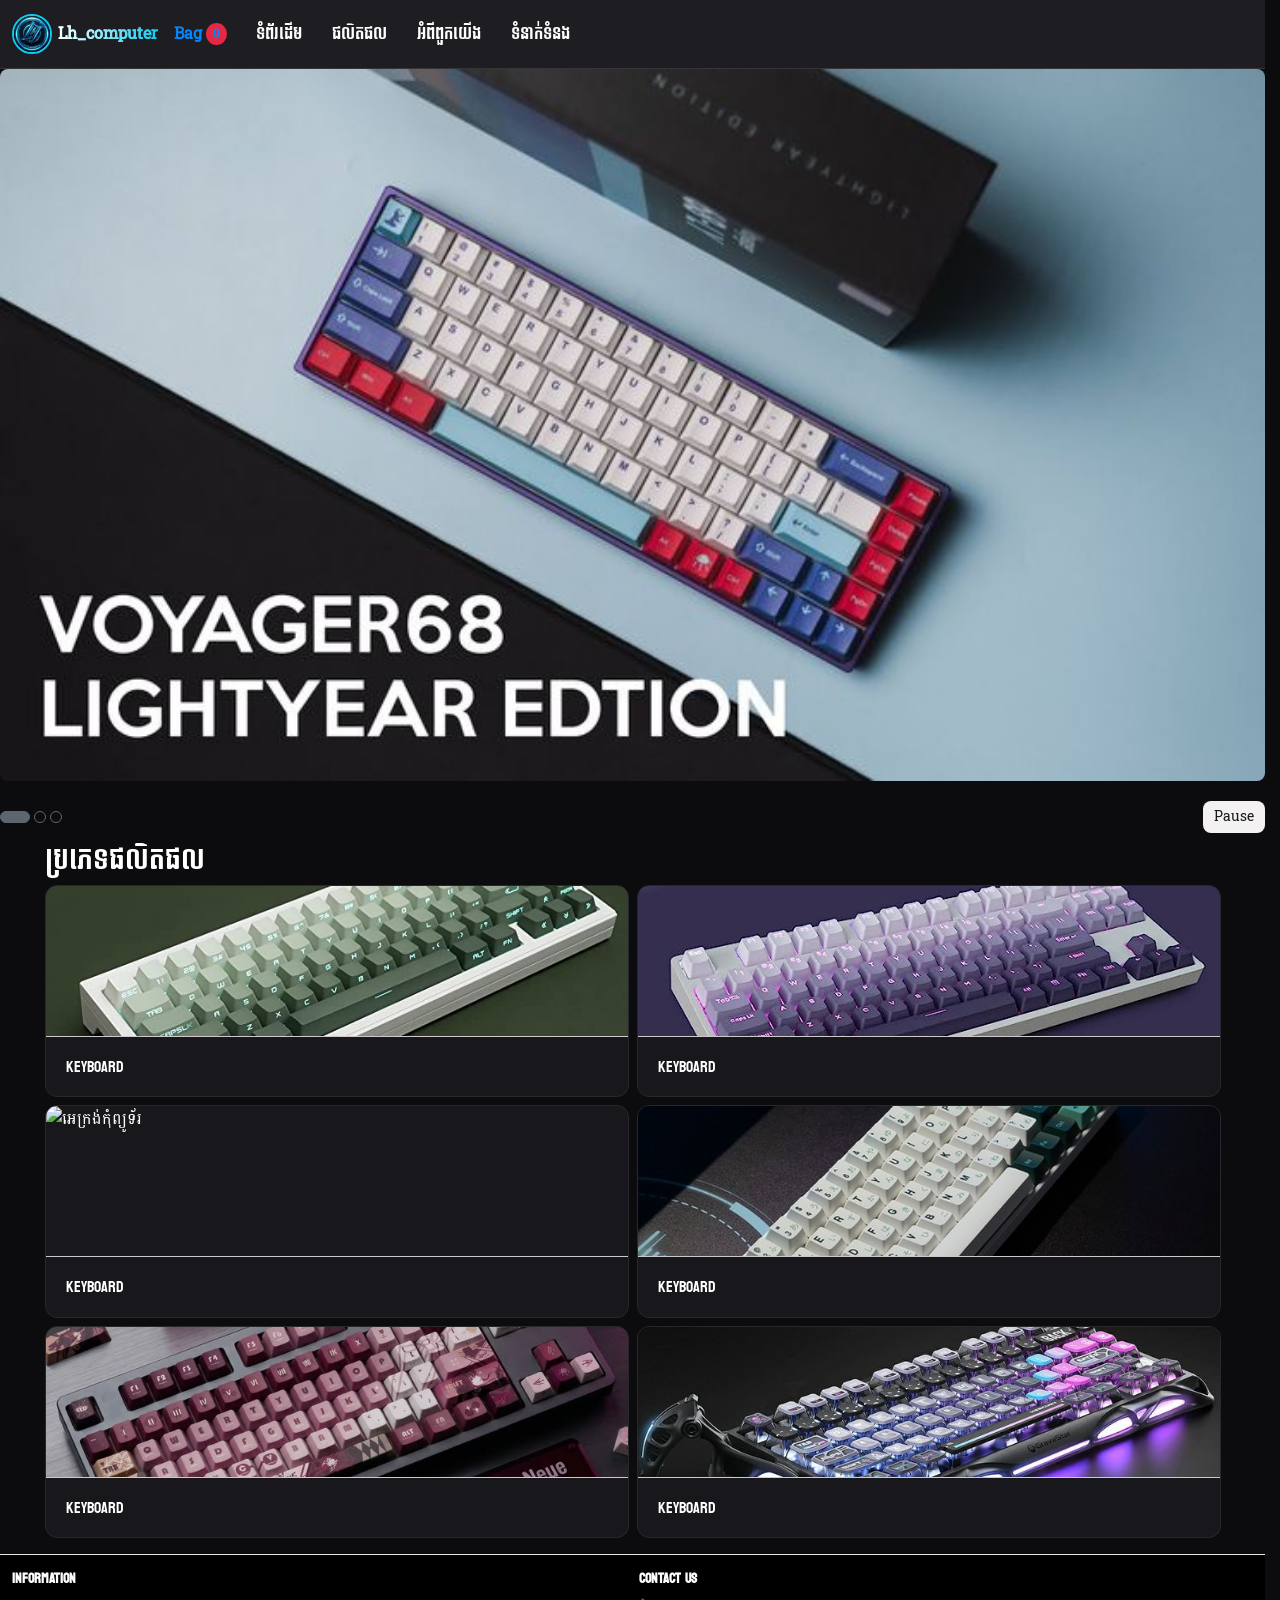
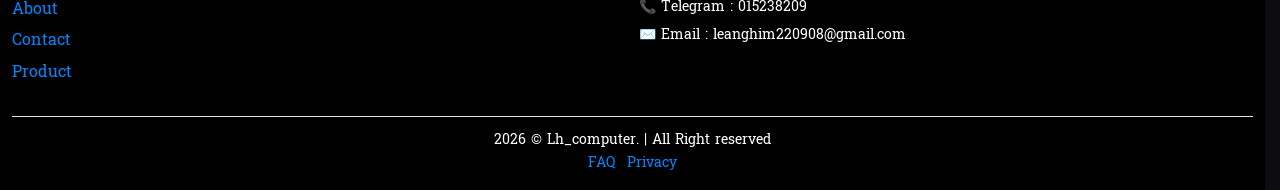
==== commit 5caa9203: "Add files via upload" ====
--- a/index.html
+++ b/index.html
@@ -10,7 +10,7 @@
   <link rel="stylesheet" href="assets/css/custom.css">
 </head>
 
-<body>
+<body class="bg-dark text-white">
   <header>
     <nav class="navbar lg:navbar-expand bg-1 fg-2">
       <div class="container-fluid">
@@ -65,14 +65,14 @@
   <!-- Carousel Banner -->
   <div id="carouselExampleInterval" class="carousel slide" data-bs-ride="carousel">
     <div class="carousel-inner rounded-5">
-      <div class="carousel-item active" data-bs-interval="2000">
+      <div class="carousel-item active">
         <img src="assets/images/banners/b1.jpg" class="d-block w-100" alt="Banner 1">
       </div>
-      <div class="carousel-item" data-bs-interval="4000">
-        <img src="assets/images/banners/b2.jpg" class="d-block w-100" alt="Banner 2">
-      </div>
-      <div class="carousel-item" data-bs-interval="6000">
-        <img src="assets/images/banners/b3.jpg" class="d-block w-100" alt="Banner 3">
+      <div class="carousel-item">
+        <img src="assets/images/banners/b2.jpg" loading="lazy" class="d-block w-100" alt="Banner 2">
+      </div>
+      <div class="carousel-item">
+        <img src="assets/images/banners/b3.jpg" loading="lazy" class="d-block w-100" alt="Banner 3">
       </div>
     </div>
 
@@ -98,57 +98,57 @@
     <div class="row g-3">
       <div class="col-6 col-md-4 col-lg-3 col-xl-2">
         <div class="card cate_img h-100 bg-dark text-white border-secondary">
-          <img src="assets/images/categories/1.jpg" class="card-img-top w-100" alt="កុំព្យូទ័រ"
-            style="height: 150px; object-fit: cover;">
-          <div class="card-body">
-            <h5 class="card-title fs-6">Keyboard</h5>
-          </div>
-        </div>
-      </div>
-
-      <div class="col-6 col-md-4 col-lg-3 col-xl-2">
-        <div class="card cate_img h-100 bg-dark text-white border-secondary">
-          <img src="assets/images/categories/2.jpg" class="card-img-top w-100" alt="កុំព្យូទ័រលើតុ"
-            style="height: 150px; object-fit: cover;">
-          <div class="card-body">
-            <h5 class="card-title fs-6">Keyboard</h5>
-          </div>
-        </div>
-      </div>
-
-      <div class="col-6 col-md-4 col-lg-3 col-xl-2">
-        <div class="card cate_img h-100 bg-dark text-white border-secondary">
-          <img src="assets/images/categories/3.jpg" class="card-img-top w-100" alt="អេក្រង់កុំព្យូទ័រ"
-            style="height: 150px; object-fit: cover;">
-          <div class="card-body">
-            <h5 class="card-title fs-6">Keyboard</h5>
-          </div>
-        </div>
-      </div>
-
-      <div class="col-6 col-md-4 col-lg-3 col-xl-2">
-        <div class="card cate_img h-100 bg-dark text-white border-secondary">
-          <img src="assets/images/categories/4.jpg" class="card-img-top w-100" alt="អេក្រង់កុំព្យូទ័រ"
-            style="height: 150px; object-fit: cover;">
-          <div class="card-body">
-            <h5 class="card-title fs-6">Keyboard</h5>
-          </div>
-        </div>
-      </div>
-
-      <div class="col-6 col-md-4 col-lg-3 col-xl-2">
-        <div class="card cate_img h-100 bg-dark text-white border-secondary">
-          <img src="assets/images/categories/6.jpg" class="card-img-top w-100" alt="អេក្រង់កុំព្យូទ័រ"
-            style="height: 150px; object-fit: cover;">
-          <div class="card-body">
-            <h5 class="card-title fs-6">Keyboard</h5>
-          </div>
-        </div>
-      </div>
-
-      <div class="col-6 col-md-4 col-lg-3 col-xl-2">
-        <div class="card cate_img h-100 bg-dark text-white border-secondary">
-          <img src="assets/images/categories/7.jpg" class="card-img-top w-100" alt="Computer"
+          <img src="assets/images/categories/1.jpg" loading="lazy" class="card-img-top w-100" alt="កុំព្យូទ័រ"
+            style="height: 150px; object-fit: cover;">
+          <div class="card-body">
+            <h5 class="card-title fs-6">Keyboard</h5>
+          </div>
+        </div>
+      </div>
+
+      <div class="col-6 col-md-4 col-lg-3 col-xl-2">
+        <div class="card cate_img h-100 bg-dark text-white border-secondary">
+          <img src="assets/images/categories/2.jpg" loading="lazy" class="card-img-top w-100" alt="កុំព្យូទ័រលើតុ"
+            style="height: 150px; object-fit: cover;">
+          <div class="card-body">
+            <h5 class="card-title fs-6">Keyboard</h5>
+          </div>
+        </div>
+      </div>
+
+      <div class="col-6 col-md-4 col-lg-3 col-xl-2">
+        <div class="card cate_img h-100 bg-dark text-white border-secondary">
+          <img src="assets/images/categories/5.jpg" loading="lazy" class="card-img-top w-100" alt="អេក្រង់កុំព្យូទ័រ"
+            style="height: 150px; object-fit: cover;">
+          <div class="card-body">
+            <h5 class="card-title fs-6">Keyboard</h5>
+          </div>
+        </div>
+      </div>
+
+      <div class="col-6 col-md-4 col-lg-3 col-xl-2">
+        <div class="card cate_img h-100 bg-dark text-white border-secondary">
+          <img src="assets/images/categories/4.jpg" loading="lazy" class="card-img-top w-100" alt="អេក្រង់កុំព្យូទ័រ"
+            style="height: 150px; object-fit: cover;">
+          <div class="card-body">
+            <h5 class="card-title fs-6">Keyboard</h5>
+          </div>
+        </div>
+      </div>
+
+      <div class="col-6 col-md-4 col-lg-3 col-xl-2">
+        <div class="card cate_img h-100 bg-dark text-white border-secondary">
+          <img src="assets/images/categories/6.jpg" loading="lazy" class="card-img-top w-100" alt="អេក្រង់កុំព្យូទ័រ"
+            style="height: 150px; object-fit: cover;">
+          <div class="card-body">
+            <h5 class="card-title fs-6">Keyboard</h5>
+          </div>
+        </div>
+      </div>
+
+      <div class="col-6 col-md-4 col-lg-3 col-xl-2">
+        <div class="card cate_img h-100 bg-dark text-white border-secondary">
+          <img src="assets/images/categories/7.jpg" loading="lazy" class="card-img-top w-100" alt="Computer"
             style="height: 150px; object-fit: cover;">
           <div class="card-body">
             <h5 class="card-title fs-6">Keyboard</h5>
@@ -193,7 +193,6 @@
     </div>
   </footer>
 
-  <!-- Link ទៅកាន់ Bootstrap JS ក្នុង Folder ផ្ទាល់ខ្លួនរបស់អ្នក -->
   <script>
     document.addEventListener("DOMContentLoaded", function () {
       const cart = JSON.parse(localStorage.getItem('lh_cart')) || [];
@@ -202,9 +201,55 @@
       if (bagCountElem) {
         bagCountElem.innerText = totalCount;
       }
+
+      const carouselEl = document.getElementById('carouselExampleInterval');
+      if (!carouselEl) return;
+
+      const items = carouselEl.querySelectorAll('.carousel-item');
+      const indicators = carouselEl.querySelectorAll('.carousel-indicators button');
+      const toggleBtn = document.getElementById('carouselToggleBtn');
+      if (!items.length) return;
+
+      let currentIndex = 0;
+      let isPaused = false;
+
+      function showSlide(index) {
+        currentIndex = (index + items.length) % items.length;
+        items.forEach((item, i) => {
+          const isActive = i === currentIndex;
+          item.classList.toggle('active', isActive);
+          item.style.display = isActive ? 'block' : 'none';
+        });
+        indicators.forEach((btn, i) => {
+          const isActive = i === currentIndex;
+          btn.classList.toggle('active', isActive);
+          btn.setAttribute('aria-current', isActive ? 'true' : 'false');
+        });
+      }
+
+      showSlide(0);
+
+      indicators.forEach((btn, idx) => {
+        btn.addEventListener('click', function () {
+          showSlide(idx);
+        });
+      });
+
+      setInterval(function () {
+        if (!isPaused) {
+          showSlide(currentIndex + 1);
+        }
+      }, 3000);
+
+      if (toggleBtn) {
+        toggleBtn.addEventListener('click', function () {
+          isPaused = !isPaused;
+          toggleBtn.textContent = isPaused ? 'Play' : 'Pause';
+        });
+      }
     });
   </script>
-  <script src="https://cdn.jsdelivr.net/npm/bootstrap@5.3.3/dist/js/bootstrap.bundle.min.js"></script>
+  <script type="module" src="assets/js/bootstrap.bundle.min.js"></script>
   <script src="assets/js/main.js"></script>
 </body>
 
